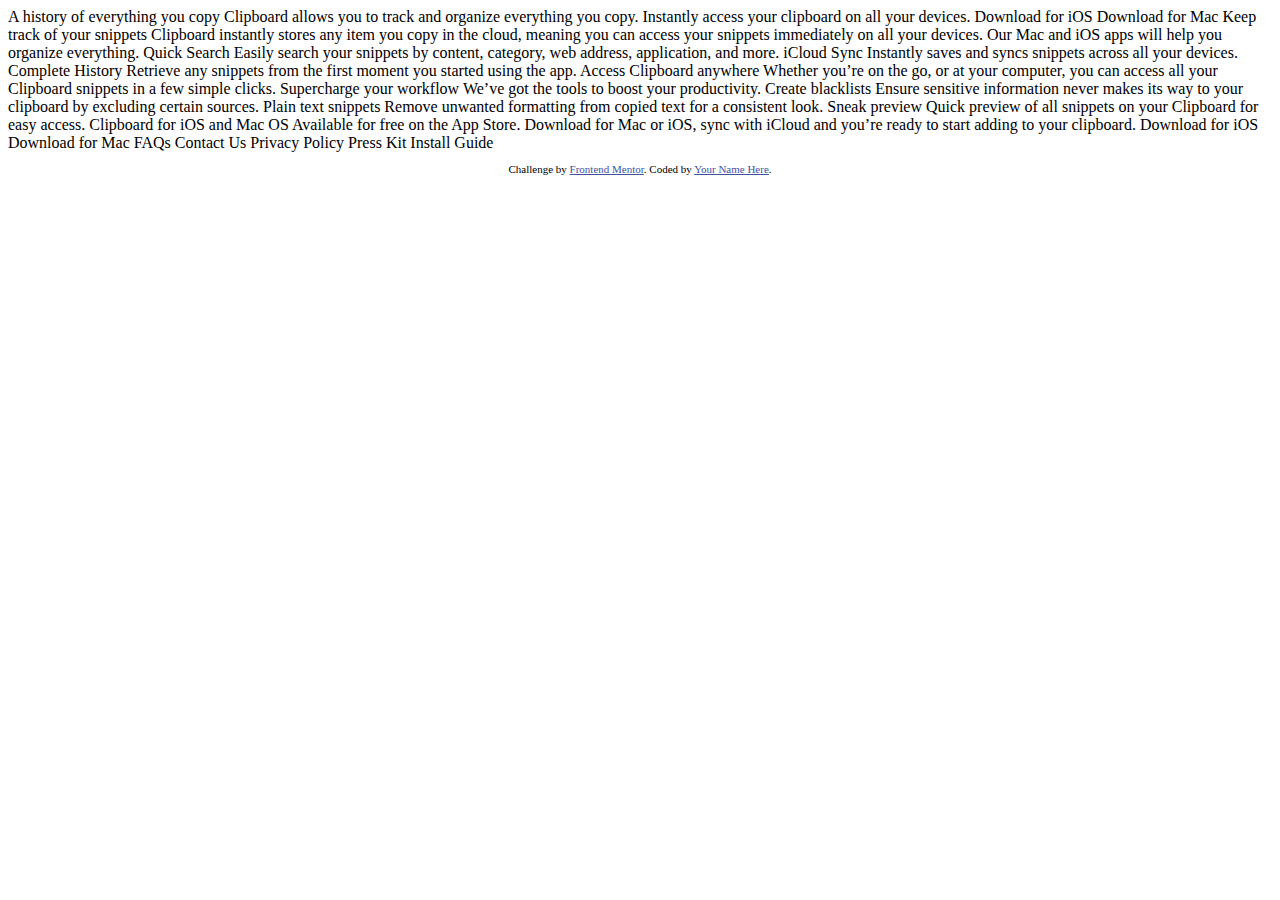
==== index.html @ a356ca19 "add clipboard landing page" ====
<!DOCTYPE html>
<html lang="en">
<head>
  <meta charset="UTF-8">
  <meta name="viewport" content="width=device-width, initial-scale=1.0"> <!-- displays site properly based on user's device -->

  <link rel="icon" type="image/png" sizes="32x32" href="./images/favicon-32x32.png">
  
  <title>Frontend Mentor | Clipboard landing page</title>

  <!-- Feel free to remove these styles or customise in your own stylesheet 👍 -->
  <style>
    .attribution { font-size: 11px; text-align: center; }
    .attribution a { color: hsl(228, 45%, 44%); }
  </style>
</head>
<body>

  A history of everything you copy

  Clipboard allows you to track and organize everything you 
  copy. Instantly access your clipboard on all your devices.

  Download for iOS
  Download for Mac

  Keep track of your snippets

  Clipboard instantly stores any item you copy in the cloud, 
  meaning you can access your snippets immediately on all your 
  devices. Our Mac and iOS apps will help you organize everything.

  Quick Search

  Easily search your snippets by content, category, web address, application, and more.

  iCloud Sync

  Instantly saves and syncs snippets across all your devices.

  Complete History

  Retrieve any snippets from the first moment you started using the app.

  Access Clipboard anywhere

  Whether you’re on the go, or at your computer, you can access all your Clipboard 
  snippets in a few simple clicks.

  Supercharge your workflow

  We’ve got the tools to boost your productivity.

  Create blacklists

  Ensure sensitive information never makes its way to your clipboard by excluding certain sources.

  Plain text snippets

  Remove unwanted formatting from copied text for a consistent look.

  Sneak preview

  Quick preview of all snippets on your Clipboard for easy access.

  Clipboard for iOS and Mac OS

  Available for free on the App Store. Download for Mac or iOS, sync with iCloud 
  and you’re ready to start adding to your clipboard.

  Download for iOS
  Download for Mac

  FAQs
  Contact Us
  Privacy Policy
  Press Kit
  Install Guide
  
  <footer>
    <p class="attribution">
      Challenge by <a href="https://www.frontendmentor.io?ref=challenge" target="_blank">Frontend Mentor</a>. 
      Coded by <a href="#">Your Name Here</a>.
    </p>
  </footer>
</body>
</html>
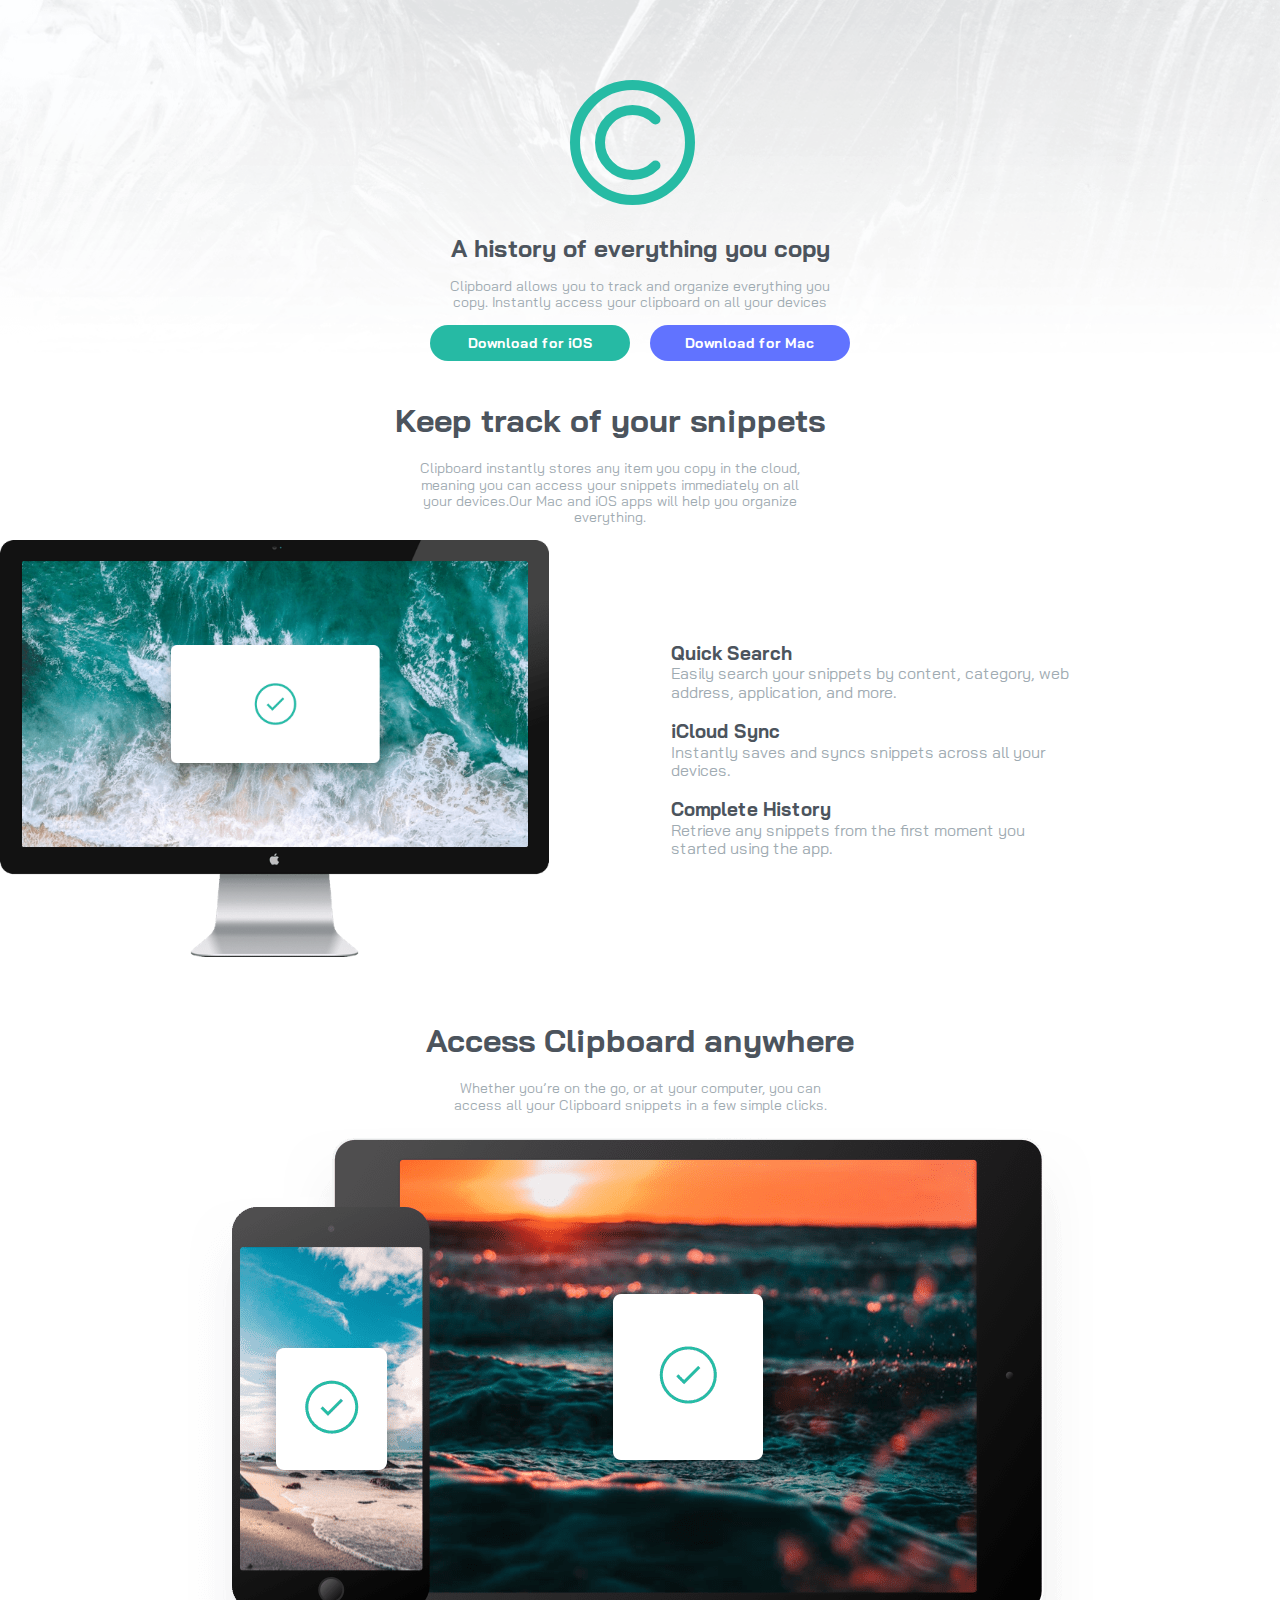
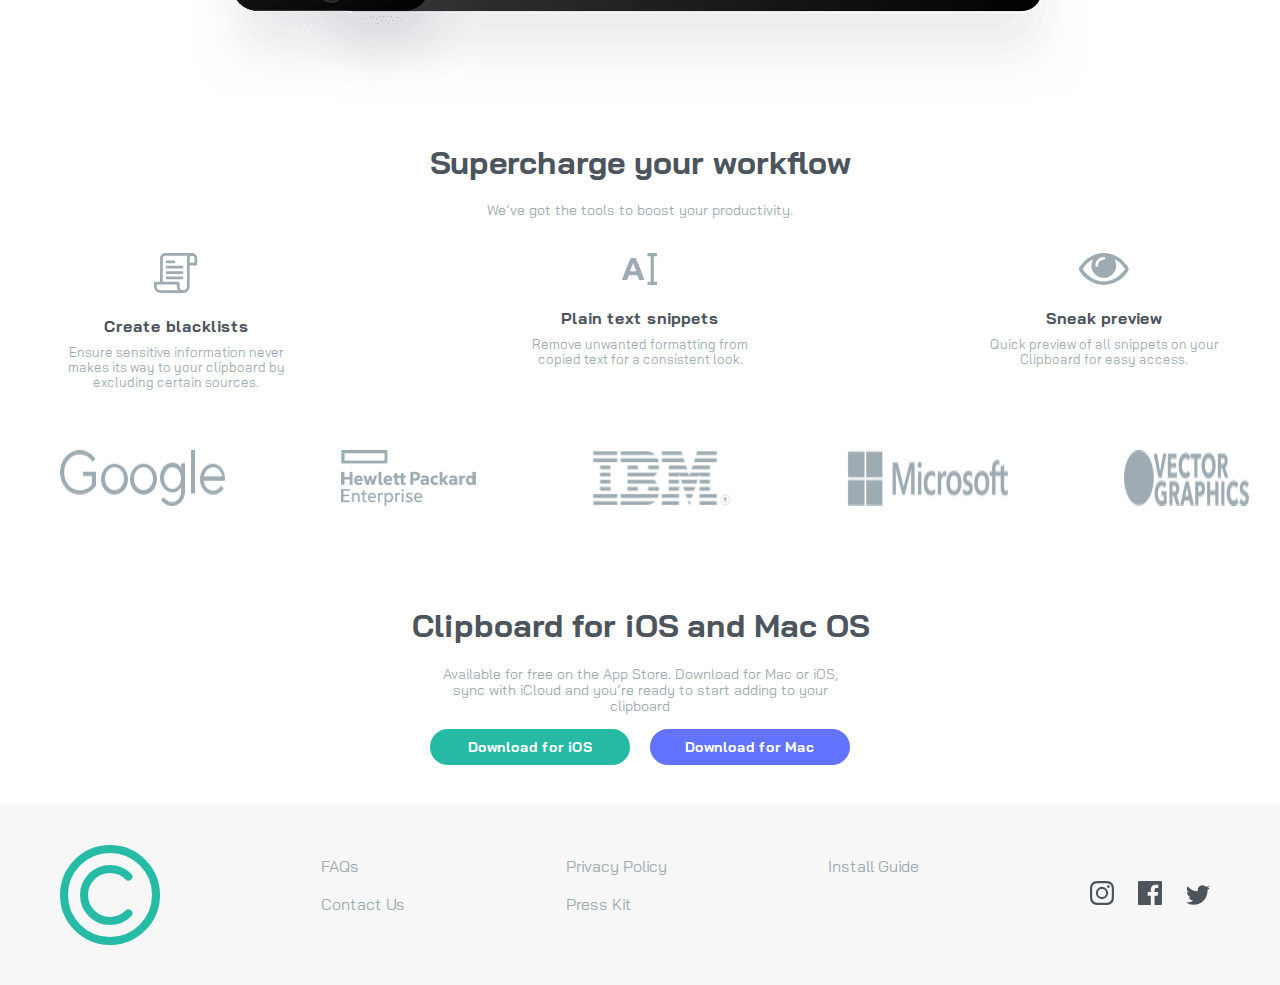
==== commit 33139785: "modulation" ====
--- a/index.html
+++ b/index.html
@@ -1,87 +1,127 @@
 <!DOCTYPE html>
 <html lang="en">
 <head>
-  <meta charset="UTF-8">
-  <meta name="viewport" content="width=device-width, initial-scale=1.0"> <!-- displays site properly based on user's device -->
-
-  <link rel="icon" type="image/png" sizes="32x32" href="./images/favicon-32x32.png">
-  
-  <title>Frontend Mentor | Clipboard landing page</title>
-
-  <!-- Feel free to remove these styles or customise in your own stylesheet 👍 -->
-  <style>
-    .attribution { font-size: 11px; text-align: center; }
-    .attribution a { color: hsl(228, 45%, 44%); }
-  </style>
+    <link rel="preconnect" href="https://fonts.googleapis.com">
+    <link rel="preconnect" href="https://fonts.gstatic.com" crossorigin>
+    <link href="https://fonts.googleapis.com/css2?family=Bai+Jamjuree:ital,wght@0,200;0,300;0,400;0,500;0,600;0,700;1,200;1,300;1,400;1,500;1,600;1,700&display=swap" rel="stylesheet">
+    <meta charset="UTF-8">
+    <meta name="viewport" content="width=device-width, initial-scale=1.0">
+    <title>Document</title>
+    <link rel="stylesheet" href="css/normalize.css">
+    <link rel="stylesheet" href="css/style.css">
+   
 </head>
 <body>
+    <div class="first-part">
+     <img src="images/logo.svg" alt="">
+     <h2>A history of everything you copy</h2>
+     <p> Clipboard allows you to track and organize everything you copy. Instantly access your clipboard on all your devices</p>
+     <div class="buttons">
+       <ul>
+        <li class="iOS"><a href=""> Download for iOS</a></li>
+        <li class="Mac"><a href=""> Download for Mac</a></li>
+       </ul>
+    </div>
+    </div>
+    <div class="track-part">
+        <div class="ind">
+            <h1>Keep track of your snippets </h1>
+            <p>Clipboard instantly stores any item you copy in the cloud, meaning you can access your snippets immediately on all your devices.Our Mac and iOS apps will help you organize everything.</p>
+        </div>
+        <div class="part-tow">
+            <div class="img">
+                <img src="images/image-computer.png" alt="">
+            </div>
+            <div class="text">
+                <div>
+                    <h3> Quick Search </h3>
+                    <p>Easily search your snippets by content, category, web address, application, and more. </p>
+                </div>
+                <div>
+                    <h3> iCloud Sync</h3>
+                    <p> Instantly saves and syncs snippets across all your devices.</p>
+                </div>
+                <div>
+                    <h3>Complete History</h3>
+                    <p>Retrieve any snippets from the first moment you started using the app. </p>
+                </div>
+            </div>
+        </div>
+    </div>
+    <div class="Access-part">
+        <div class="ind">
+            <h1>Access Clipboard anywhere </h1>
+            <p>Whether you’re on the go, or at your computer, you can access all your Clipboard snippets in a few simple clicks.</p>
+        </div >
+        <div class="img">
+            <img src="images/image-devices.png" alt="">
+        </div>
+    </div>
+    <div class="workflow-part">
+        <div class="ind">
+            <h1>Supercharge your workflow</h1>
+            <p>We’ve got the tools to boost your productivity.</p>
+        </div>
+       <div class="prop">
+       <div class="box">
+        <img src="images/icon-blacklist.svg" alt="">
+        <h4>Create blacklists </h4>
+        <p>Ensure sensitive information never makes its way to your clipboard by excluding certain sources.</p>
+       </div>
+       <div class="box">
+        <img src="images/icon-text.svg" alt="">
+        <h4> Plain text snippets</h4>
+        <p>Remove unwanted formatting from copied text for a consistent look.</p>
+       </div>
+       <div class="box">
+        <img src="images/icon-preview.svg" alt="">
+        <h4> Sneak preview</h4>
+        <p>Quick preview of all snippets on your Clipboard for easy access. </p>
+       </div>
 
-  A history of everything you copy
+       </div>
+    </div>
+    <div class="copny">
+        <img src="images/logo-google.png" alt="">
+        <img src="images/logo-hp.png" alt="">
+        <img src="images/logo-ibm.png" alt="">
+        <img src="images/logo-microsoft.png" alt="">
+        <img src="images/logo-vector-graphics.png" alt="">
+    </div>
+    <div class="clipbard">
+        <div class="ind">
+            <h1>Clipboard for iOS and Mac OS</h1>
+            <p>  Available for free on the App Store. Download for Mac or iOS, sync with iCloud and you’re ready to start adding to your clipboard</p>
+        </div>
+        <div class="buttons">
+            <ul>
+             <li class="iOS"><a href=""> Download for iOS</a></li>
+             <li class="Mac"><a href=""> Download for Mac</a></li>
+            </ul>
+         </div>
+    </div>
+    <footer>
+        
+            <img src="images/logo.svg" alt="">
+            <nav class="list">
+                <ul>
+                    <li> FAQs</li>
+                    <li>Contact Us</li>
+                </ul>
+                <ul>
+                    <li>Privacy Policy</li>
+                    <li> Press Kit </li>
+                </ul>
+                <ul>
+                    <li>Install Guide </li>
+                </ul>
+            </nav>
 
-  Clipboard allows you to track and organize everything you 
-  copy. Instantly access your clipboard on all your devices.
-
-  Download for iOS
-  Download for Mac
-
-  Keep track of your snippets
-
-  Clipboard instantly stores any item you copy in the cloud, 
-  meaning you can access your snippets immediately on all your 
-  devices. Our Mac and iOS apps will help you organize everything.
-
-  Quick Search
-
-  Easily search your snippets by content, category, web address, application, and more.
-
-  iCloud Sync
-
-  Instantly saves and syncs snippets across all your devices.
-
-  Complete History
-
-  Retrieve any snippets from the first moment you started using the app.
-
-  Access Clipboard anywhere
-
-  Whether you’re on the go, or at your computer, you can access all your Clipboard 
-  snippets in a few simple clicks.
-
-  Supercharge your workflow
-
-  We’ve got the tools to boost your productivity.
-
-  Create blacklists
-
-  Ensure sensitive information never makes its way to your clipboard by excluding certain sources.
-
-  Plain text snippets
-
-  Remove unwanted formatting from copied text for a consistent look.
-
-  Sneak preview
-
-  Quick preview of all snippets on your Clipboard for easy access.
-
-  Clipboard for iOS and Mac OS
-
-  Available for free on the App Store. Download for Mac or iOS, sync with iCloud 
-  and you’re ready to start adding to your clipboard.
-
-  Download for iOS
-  Download for Mac
-
-  FAQs
-  Contact Us
-  Privacy Policy
-  Press Kit
-  Install Guide
-  
-  <footer>
-    <p class="attribution">
-      Challenge by <a href="https://www.frontendmentor.io?ref=challenge" target="_blank">Frontend Mentor</a>. 
-      Coded by <a href="#">Your Name Here</a>.
-    </p>
-  </footer>
+            <nav class="Communicate">
+                <svg xmlns="http://www.w3.org/2000/svg" width="24" height="24"><path d="M12 2.163c3.204 0 3.584.012 4.85.07 3.252.148 4.771 1.691 4.919 4.919.058 1.265.069 1.645.069 4.849 0 3.205-.012 3.584-.069 4.849-.149 3.225-1.664 4.771-4.919 4.919-1.266.058-1.644.07-4.85.07-3.204 0-3.584-.012-4.849-.07-3.26-.149-4.771-1.699-4.919-4.92-.058-1.265-.07-1.644-.07-4.849 0-3.204.013-3.583.07-4.849.149-3.227 1.664-4.771 4.919-4.919 1.266-.057 1.645-.069 4.849-.069zM12 0C8.741 0 8.333.014 7.053.072 2.695.272.273 2.69.073 7.052.014 8.333 0 8.741 0 12c0 3.259.014 3.668.072 4.948.2 4.358 2.618 6.78 6.98 6.98C8.333 23.986 8.741 24 12 24c3.259 0 3.668-.014 4.948-.072 4.354-.2 6.782-2.618 6.979-6.98.059-1.28.073-1.689.073-4.948 0-3.259-.014-3.667-.072-4.947-.196-4.354-2.617-6.78-6.979-6.98C15.668.014 15.259 0 12 0zm0 5.838a6.162 6.162 0 100 12.324 6.162 6.162 0 000-12.324zM12 16a4 4 0 110-8 4 4 0 010 8zm6.406-11.845a1.44 1.44 0 100 2.881 1.44 1.44 0 000-2.881z" fill="#4C545C" fill-rule="nonzero"/></svg>
+                <svg xmlns="http://www.w3.org/2000/svg" width="24" height="24"><path d="M22.675 0H1.325C.593 0 0 .593 0 1.325v21.351C0 23.407.593 24 1.325 24H12.82v-9.294H9.692v-3.622h3.128V8.413c0-3.1 1.893-4.788 4.659-4.788 1.325 0 2.463.099 2.795.143v3.24l-1.918.001c-1.504 0-1.795.715-1.795 1.763v2.313h3.587l-.467 3.622h-3.12V24h6.116c.73 0 1.323-.593 1.323-1.325V1.325C24 .593 23.407 0 22.675 0z" fill="#4C545C" fill-rule="nonzero"/></svg>
+                <svg xmlns="http://www.w3.org/2000/svg" width="24" height="20"><path d="M24 2.557a9.83 9.83 0 01-2.828.775A4.932 4.932 0 0023.337.608a9.864 9.864 0 01-3.127 1.195A4.916 4.916 0 0016.616.248c-3.179 0-5.515 2.966-4.797 6.045A13.978 13.978 0 011.671 1.149a4.93 4.93 0 001.523 6.574 4.903 4.903 0 01-2.229-.616c-.054 2.281 1.581 4.415 3.949 4.89a4.935 4.935 0 01-2.224.084 4.928 4.928 0 004.6 3.419A9.9 9.9 0 010 17.54a13.94 13.94 0 007.548 2.212c9.142 0 14.307-7.721 13.995-14.646A10.025 10.025 0 0024 2.557z" fill="#4C545C" fill-rule="nonzero"/></svg>
+            </nav>
+    </footer>
 </body>
 </html>--- a/css/style.css
+++ b/css/style.css
@@ -0,0 +1,327 @@
+ul {
+  list-style: none;
+  display: flex;
+  gap: 20px;
+}
+@media (max-width: 767px) {
+  ul {
+    flex-direction: column;
+  }
+}
+
+a {
+  text-decoration: none;
+  color: white;
+}
+
+* {
+  margin: 0;
+  padding: 0;
+  box-sizing: border-box;
+}
+
+body {
+  font-family: "Bai Jamjuree", sans-serif;
+  font-style: normal;
+}
+
+.ind {
+  text-align: center;
+}
+.ind h1 {
+  color: hsl(210, 10%, 33%);
+}
+.ind p {
+  width: 400px;
+  margin: auto;
+  text-align: center;
+  margin-bottom: 15px;
+  font-size: 14px;
+  color: hsl(201, 11%, 66%);
+}
+
+.first-part {
+  background-image: url("../images/bg-header-desktop.png");
+  background-size: cover;
+  background-position: center;
+  display: flex;
+  flex-direction: column;
+  justify-content: center;
+}
+@media (min-width: 1200px) {
+  .first-part {
+    padding: 80px 60px 0;
+  }
+}
+@media (max-width: 767px) {
+  .first-part {
+    padding: 40px 30px 0;
+    background-image: url("../images/bg-header-mobile.png");
+  }
+}
+.first-part img {
+  margin-left: 44%;
+  margin-bottom: 15px;
+  width: fit-content;
+}
+@media (max-width: 767px) {
+  .first-part img {
+    margin-left: 36%;
+  }
+}
+.first-part h2 {
+  color: hsl(210, 10%, 33%);
+  width: fit-content;
+  margin: 15px auto;
+}
+.first-part p {
+  width: 400px;
+  margin: auto;
+  text-align: center;
+  margin-bottom: 15px;
+  font-size: 14px;
+  color: hsl(201, 11%, 66%);
+}
+.first-part .buttons {
+  width: fit-content;
+  margin: auto;
+}
+.first-part .buttons li {
+  border-radius: 27Px;
+  font-size: 14px;
+  width: 200px;
+  height: 36px;
+  padding: 10px;
+  text-align: center;
+  font-weight: bold;
+  transition: 0.5s;
+}
+.first-part .buttons li.iOS {
+  background-color: hsl(171, 66%, 44%);
+}
+.first-part .buttons li.iOS:hover {
+  opacity: 0.9;
+  box-shadow: 2px 4px 15px hsl(171, 66%, 44%);
+}
+.first-part .buttons li.Mac {
+  background-color: hsl(233, 100%, 69%);
+}
+.first-part .buttons li.Mac:hover {
+  opacity: 0.9;
+  box-shadow: 2px 4px 15px hsl(233, 100%, 69%);
+}
+
+@media (min-width: 1200px) {
+  .track-part {
+    padding: 20px 60px 20px 0;
+  }
+}
+@media (max-width: 767px) {
+  .track-part {
+    padding: 20px 30px;
+  }
+}
+.track-part .ind {
+  text-align: center;
+}
+.track-part .ind h1 {
+  color: hsl(210, 10%, 33%);
+}
+.track-part .ind p {
+  width: 400px;
+  margin: auto;
+  text-align: center;
+  margin-bottom: 15px;
+  font-size: 14px;
+  color: hsl(201, 11%, 66%);
+}
+.track-part .part-tow {
+  display: flex;
+  align-items: center;
+  gap: 10%;
+}
+@media (max-width: 767px) {
+  .track-part .part-tow {
+    flex-direction: column;
+  }
+}
+.track-part .part-tow .img {
+  flex-basis: 45%;
+}
+.track-part .part-tow .img img {
+  max-width: 100%;
+}
+.track-part .part-tow .text div {
+  margin: 20px 0;
+}
+@media (max-width: 767px) {
+  .track-part .part-tow .text div {
+    text-align: center;
+  }
+}
+.track-part .part-tow .text div h3 {
+  color: hsl(210, 10%, 33%);
+}
+.track-part .part-tow .text div p {
+  color: hsl(201, 11%, 66%);
+  max-width: 400px;
+}
+
+@media (min-width: 1200px) {
+  .Access-part {
+    padding: 20px 60px;
+  }
+}
+@media (max-width: 767px) {
+  .Access-part {
+    padding: 20px 30px;
+  }
+}
+.Access-part .img {
+  display: flex;
+  justify-content: center;
+}
+@media (max-width: 767px) {
+  .Access-part .img img {
+    width: 400px;
+    margin-top: 15px;
+  }
+}
+
+.workflow-part .prop {
+  display: flex;
+  padding: 20px 60px;
+  gap: 20%;
+}
+@media (max-width: 767px) {
+  .workflow-part .prop {
+    padding: 10px 30px;
+    flex-direction: column;
+  }
+}
+.workflow-part .prop .box {
+  flex-basis: 20%;
+  text-align: center;
+}
+@media (max-width: 767px) {
+  .workflow-part .prop .box {
+    margin-bottom: 20px;
+  }
+}
+.workflow-part .prop .box img {
+  margin-bottom: 20px;
+}
+.workflow-part .prop .box h4 {
+  color: hsl(210, 10%, 33%);
+  margin-bottom: 10px;
+}
+@media (max-width: 767px) {
+  .workflow-part .prop .box h4 {
+    margin-bottom: 20px;
+  }
+}
+.workflow-part .prop .box p {
+  color: hsl(201, 11%, 66%);
+  font-size: 13px;
+}
+
+.copny {
+  display: flex;
+  gap: 10%;
+  padding: 40px 60px;
+}
+@media (max-width: 767px) {
+  .copny {
+    padding: 20px 30px;
+    flex-direction: column;
+  }
+}
+@media (max-width: 767px) {
+  .copny img {
+    width: fit-content;
+    margin: auto;
+    margin-bottom: 40px;
+  }
+}
+
+.clipbard {
+  padding: 40px 60px;
+}
+@media (max-width: 767px) {
+  .clipbard {
+    padding: 20px 30px;
+  }
+}
+.clipbard .buttons {
+  width: fit-content;
+  margin: auto;
+}
+.clipbard .buttons li {
+  border-radius: 27Px;
+  font-size: 14px;
+  width: 200px;
+  height: 36px;
+  padding: 10px;
+  text-align: center;
+  font-weight: bold;
+  transition: 0.5s;
+}
+.clipbard .buttons li.iOS {
+  background-color: hsl(171, 66%, 44%);
+}
+.clipbard .buttons li.iOS:hover {
+  opacity: 0.9;
+  box-shadow: 2px 4px 15px hsl(171, 66%, 44%);
+}
+.clipbard .buttons li.Mac {
+  background-color: hsl(233, 100%, 69%);
+}
+.clipbard .buttons li.Mac:hover {
+  opacity: 0.9;
+  box-shadow: 2px 4px 15px hsl(233, 100%, 69%);
+}
+
+footer {
+  background-color: hsla(0, 0%, 94.1%, 0.5);
+  padding: 40px 60px;
+  display: flex;
+  align-items: center;
+}
+@media (max-width: 767px) {
+  footer {
+    padding: 20px 30px;
+    flex-direction: column;
+    text-align: center;
+    gap: 20px;
+  }
+}
+footer img {
+  width: 100px;
+}
+footer .list {
+  flex: 1;
+  display: flex;
+  justify-content: space-evenly;
+}
+@media (max-width: 767px) {
+  footer .list {
+    display: block;
+  }
+}
+footer .list ul {
+  display: block;
+}
+footer .list ul li {
+  color: hsl(201, 11%, 66%);
+  margin-bottom: 20px;
+  cursor: pointer;
+}
+footer .list ul li:hover {
+  color: hsl(210, 10%, 33%);
+}
+footer .Communicate svg {
+  margin: 0 10px;
+  cursor: pointer;
+}
+
+/*# sourceMappingURL=style.css.map */
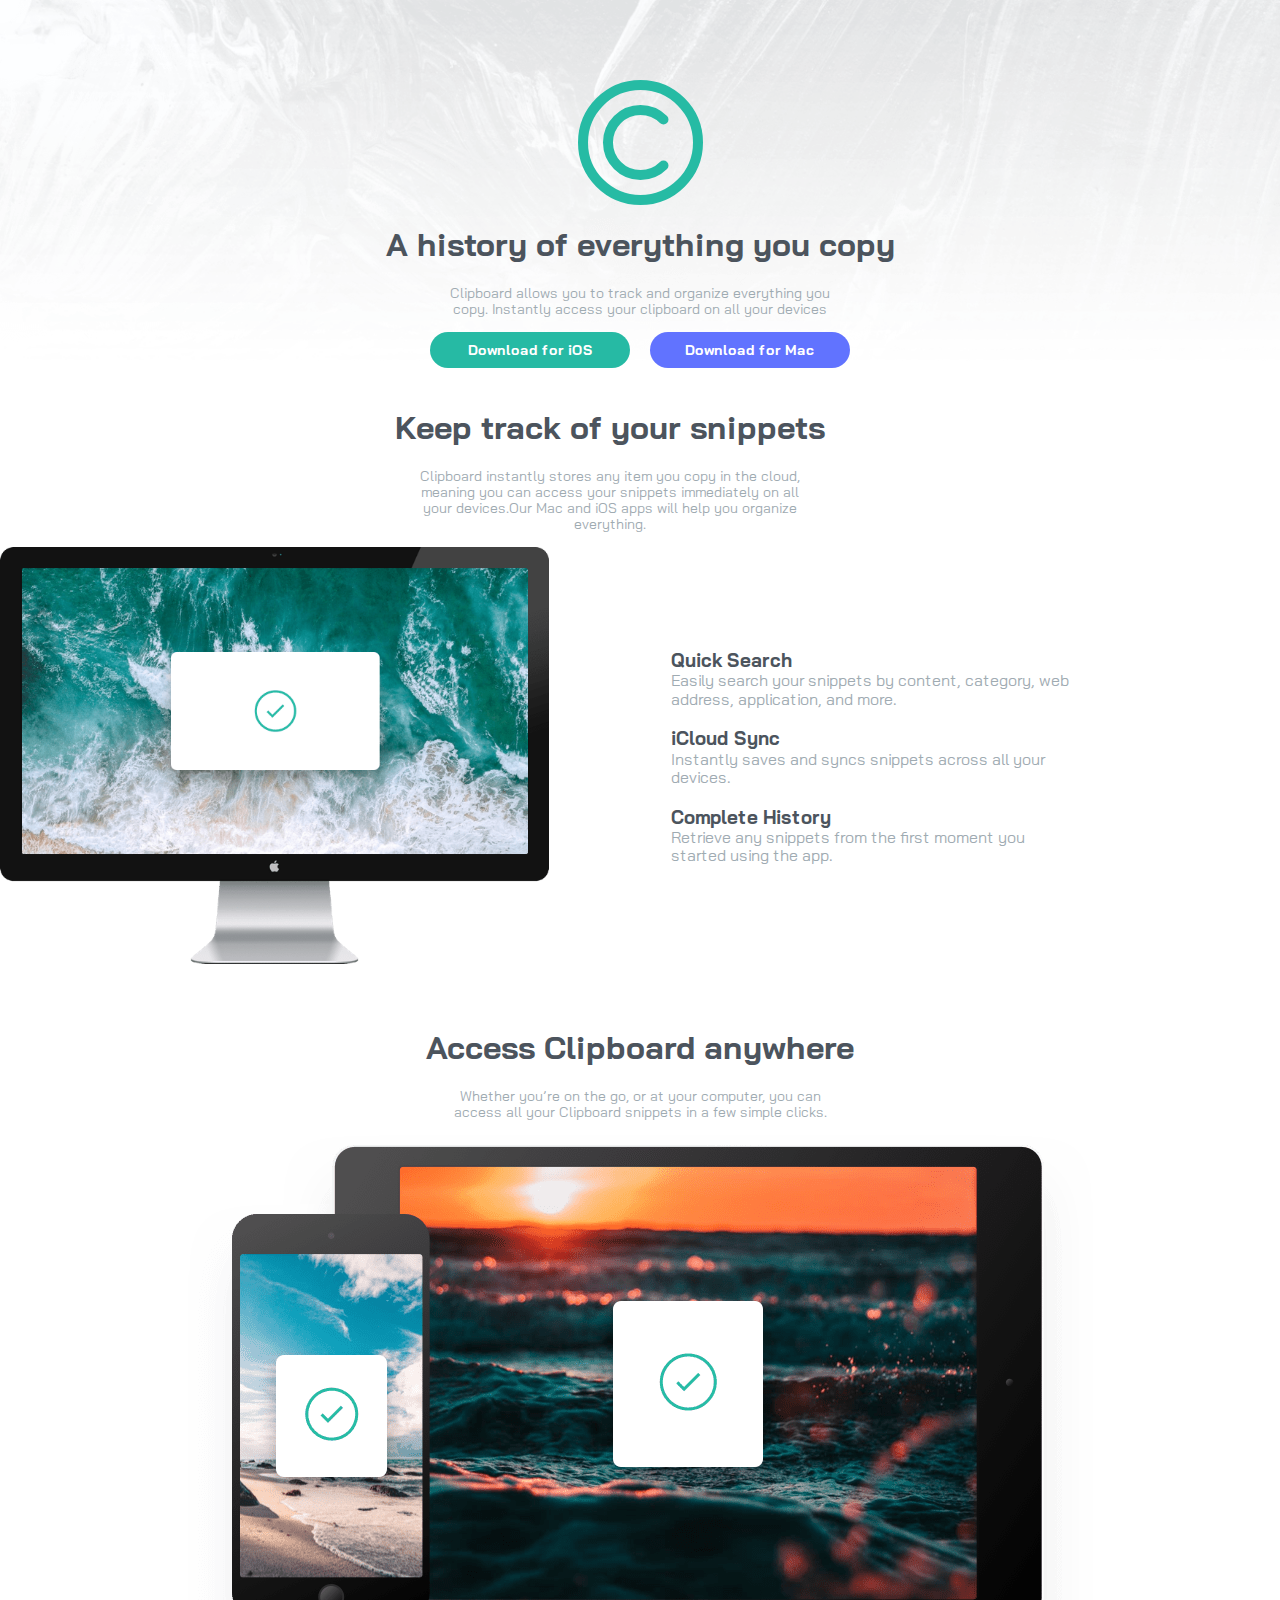
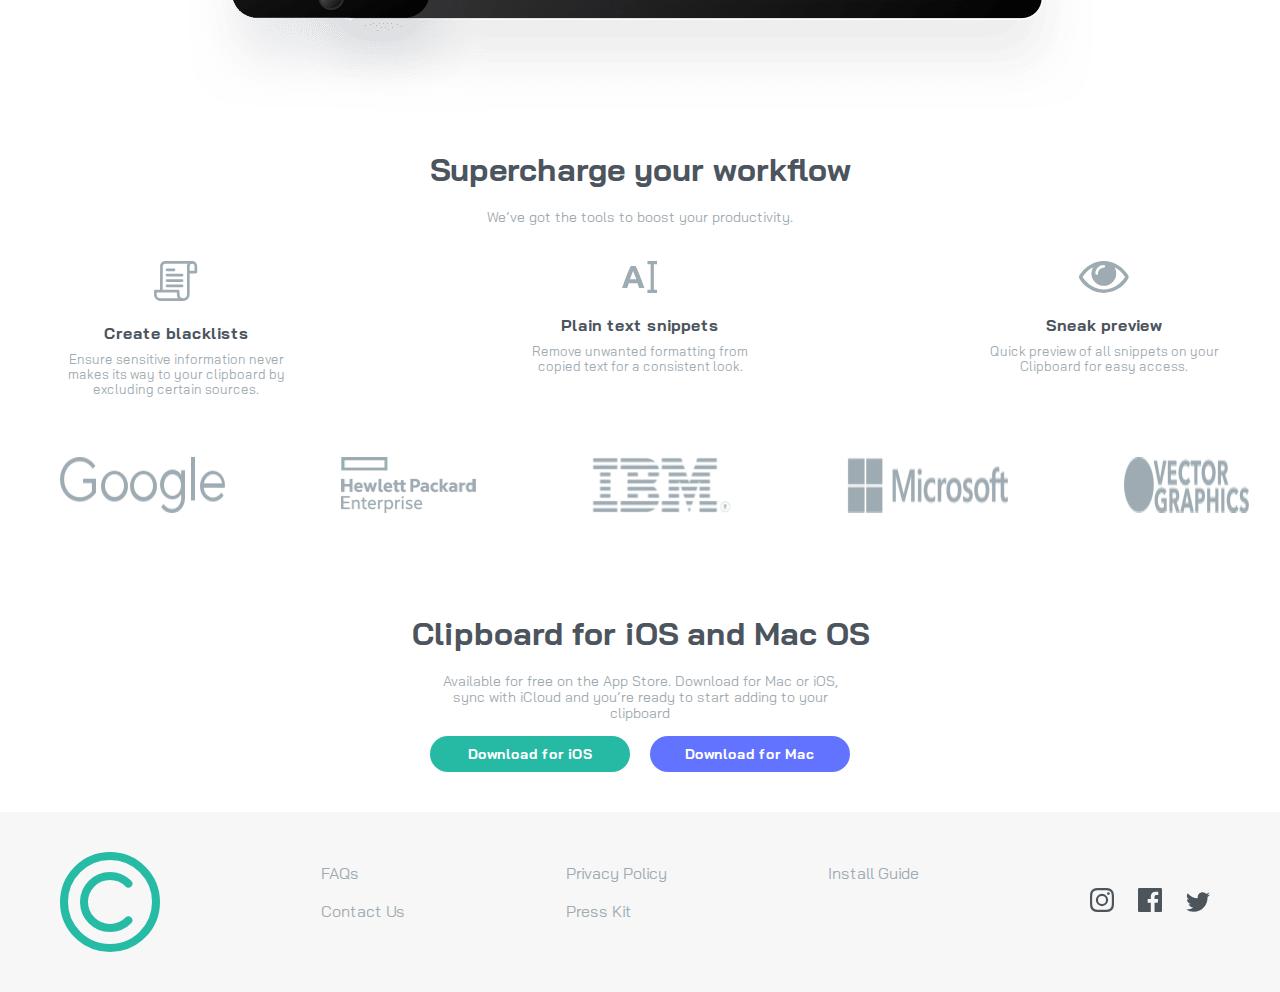
==== commit 2d1e2293: "Final Amendment" ====
--- a/index.html
+++ b/index.html
@@ -13,9 +13,13 @@
 </head>
 <body>
     <div class="first-part">
-     <img src="images/logo.svg" alt="">
-     <h2>A history of everything you copy</h2>
-     <p> Clipboard allows you to track and organize everything you copy. Instantly access your clipboard on all your devices</p>
+    <div class="img">
+        <img src="images/logo.svg" alt="">
+    </div>
+    <div class="ind">
+    <h1>A history of everything you copy</h1>
+    <p> Clipboard allows you to track and organize everything you copy. Instantly access your clipboard on all your devices</p>
+    </div>
      <div class="buttons">
        <ul>
         <li class="iOS"><a href=""> Download for iOS</a></li>
--- a/css/style.css
+++ b/css/style.css
@@ -39,6 +39,11 @@
   font-size: 14px;
   color: hsl(201, 11%, 66%);
 }
+@media (max-width: 767px) {
+  .ind p {
+    max-width: 300px;
+  }
+}
 
 .first-part {
   background-image: url("../images/bg-header-desktop.png");
@@ -47,40 +52,22 @@
   display: flex;
   flex-direction: column;
   justify-content: center;
-}
-@media (min-width: 1200px) {
-  .first-part {
-    padding: 80px 60px 0;
-  }
+  padding: 80px 60px 0;
 }
 @media (max-width: 767px) {
   .first-part {
     padding: 40px 30px 0;
+  }
+}
+@media (max-width: 375px) {
+  .first-part {
     background-image: url("../images/bg-header-mobile.png");
   }
 }
-.first-part img {
-  margin-left: 44%;
-  margin-bottom: 15px;
-  width: fit-content;
-}
-@media (max-width: 767px) {
-  .first-part img {
-    margin-left: 36%;
-  }
-}
-.first-part h2 {
-  color: hsl(210, 10%, 33%);
-  width: fit-content;
-  margin: 15px auto;
-}
-.first-part p {
-  width: 400px;
-  margin: auto;
-  text-align: center;
-  margin-bottom: 15px;
-  font-size: 14px;
-  color: hsl(201, 11%, 66%);
+.first-part .img {
+  display: flex;
+  justify-content: center;
+  align-items: center;
 }
 .first-part .buttons {
   width: fit-content;
@@ -135,6 +122,11 @@
   font-size: 14px;
   color: hsl(201, 11%, 66%);
 }
+@media (max-width: 767px) {
+  .track-part .ind p {
+    max-width: 300px;
+  }
+}
 .track-part .part-tow {
   display: flex;
   align-items: center;
@@ -234,6 +226,13 @@
   .copny {
     padding: 20px 30px;
     flex-direction: column;
+  }
+}
+@media (max-width: 991px) {
+  .copny {
+    display: flex;
+    flex-wrap: wrap;
+    justify-content: center;
   }
 }
 @media (max-width: 767px) {
@@ -241,6 +240,11 @@
     width: fit-content;
     margin: auto;
     margin-bottom: 40px;
+  }
+}
+@media (max-width: 991px) {
+  .copny img {
+    margin-top: 30px;
   }
 }
 
